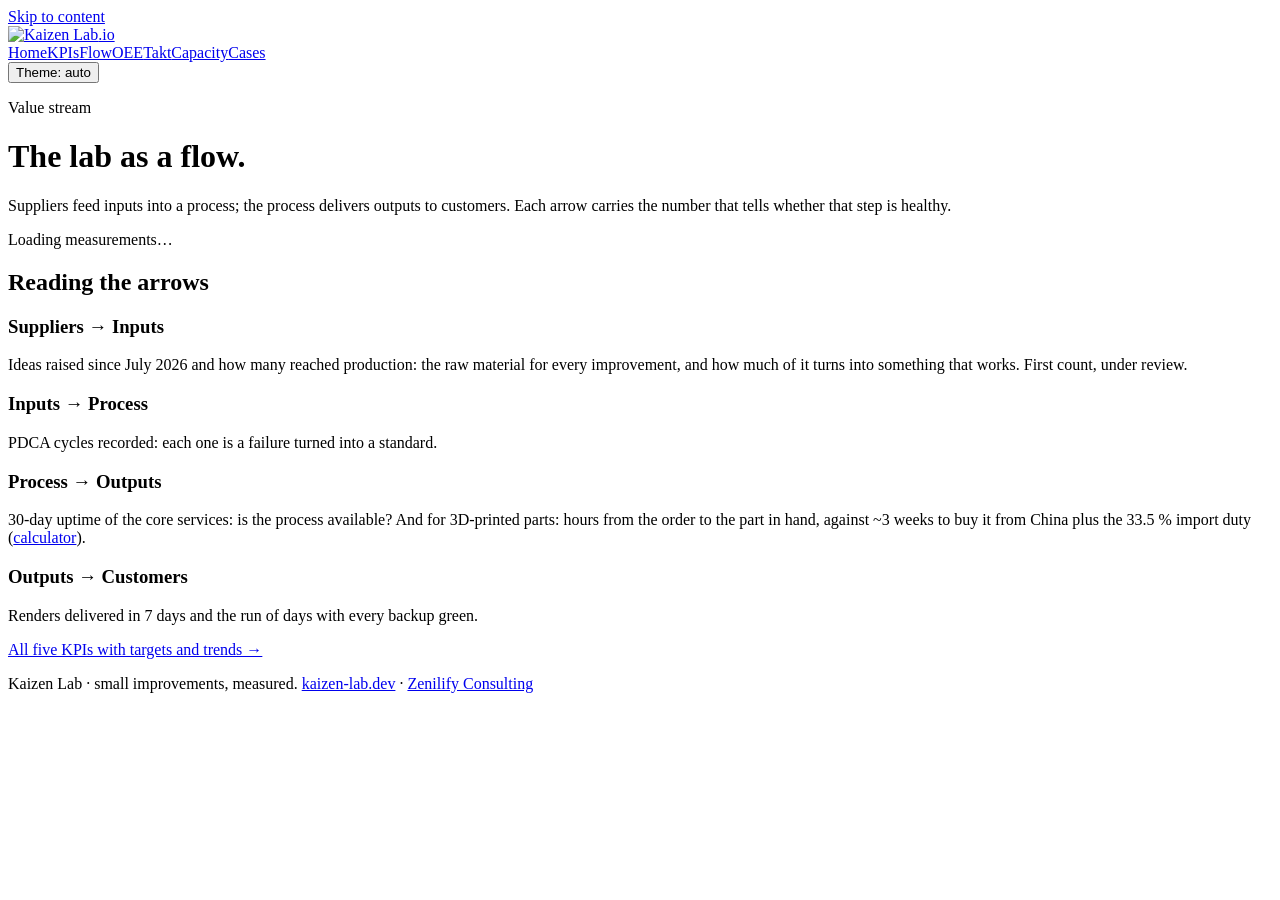
==== site/flow/index.html @ 3bfd37c6 "kaizen-lab.io: initial public release" ====
<!doctype html>
<html lang="en">
<head>
<meta charset="utf-8">
<meta name="viewport" content="width=device-width, initial-scale=1">
<title>Kaizen Lab Flow</title>
<meta name="description" content="Kaizen Lab as a value stream: the SIPOC map of the home lab with a live number on each arrow.">
<meta name="theme-color" content="#0D0D0D">
<link rel="icon" href="/assets/favicon.png" type="image/png">
<link rel="apple-touch-icon" href="/assets/apple-touch-icon.png">
<link rel="stylesheet" href="/assets/style.css?v=20261014a">
<script src="/assets/app.js?v=20261014a"></script>
</head>
<body>
<a class="skip" href="#main">Skip to content</a>
<header class="site-head"><div class="wrap">
  <a class="brand" href="/" aria-label="Kaizen Lab I/O, home"><img src="/assets/logo.png" alt="Kaizen Lab" width="168" height="22"><span class="io">.io</span></a>
  <nav class="main" aria-label="Main">
    <a href="/">Home</a><a href="/kpi/">KPIs</a><a href="/flow/" aria-current="page">Flow</a><a href="/tools/oee/">OEE</a><a href="/tools/takt/">Takt</a><a href="/tools/capacity/">Capacity</a><a href="/cases/bakery/">Cases</a>
  </nav>
  <button class="theme-btn" type="button">Theme: auto</button>
</div></header>

<main id="main" class="wrap">
  <p class="eyebrow">Value stream</p>
  <h1>The lab as a flow.</h1>
  <p class="lede">Suppliers feed inputs into a process; the process delivers outputs to customers. Each arrow carries the number that tells whether that step is healthy.</p>
  <p class="status-line" id="status" aria-live="polite">Loading measurements…</p>
  <div id="sipoc" class="sipoc-wrap"></div>

  <h2>Reading the arrows</h2>
  <div class="grid two">
    <div class="card"><h3>Suppliers → Inputs</h3><p class="note">Ideas raised since July 2026 and how many reached production: the raw material for every improvement, and how much of it turns into something that works. First count, under review.</p></div>
    <div class="card"><h3>Inputs → Process</h3><p class="note">PDCA cycles recorded: each one is a failure turned into a standard.</p></div>
    <div class="card"><h3>Process → Outputs</h3><p class="note">30-day uptime of the core services: is the process available? And for 3D-printed parts: hours from the order to the part in hand, against ~3 weeks to buy it from China plus the 33.5 % import duty (<a href="/tools/make-or-buy/">calculator</a>).</p></div>
    <div class="card"><h3>Outputs → Customers</h3><p class="note">Renders delivered in 7 days and the run of days with every backup green.</p></div>
  </div>
  <p><a href="/kpi/">All five KPIs with targets and trends →</a></p>
</main>

<footer class="site-foot"><div class="wrap">
  <span>Kaizen Lab · small improvements, measured.</span>
  <span><a href="https://kaizen-lab.dev">kaizen-lab.dev</a> · <a href="https://zenilify-consulting.com">Zenilify Consulting</a></span>
</div></footer>
<script src="/assets/sipoc.js?v=20261014a"></script>
<script>
document.addEventListener('DOMContentLoaded', function () {
  var box = document.getElementById('sipoc');
  KL.sipoc(box, null);
  Promise.all([KL.loadMetrics(), KL.getJSON('/data/ideas.json').catch(function () { return {}; })]).then(function (a) {
    var res = a[0];
    KL.statusLine(document.getElementById('status'), res);
    if (res.data) KL.sipoc(box, res.data, a[1]);
  });
});
</script>
</body>
</html>
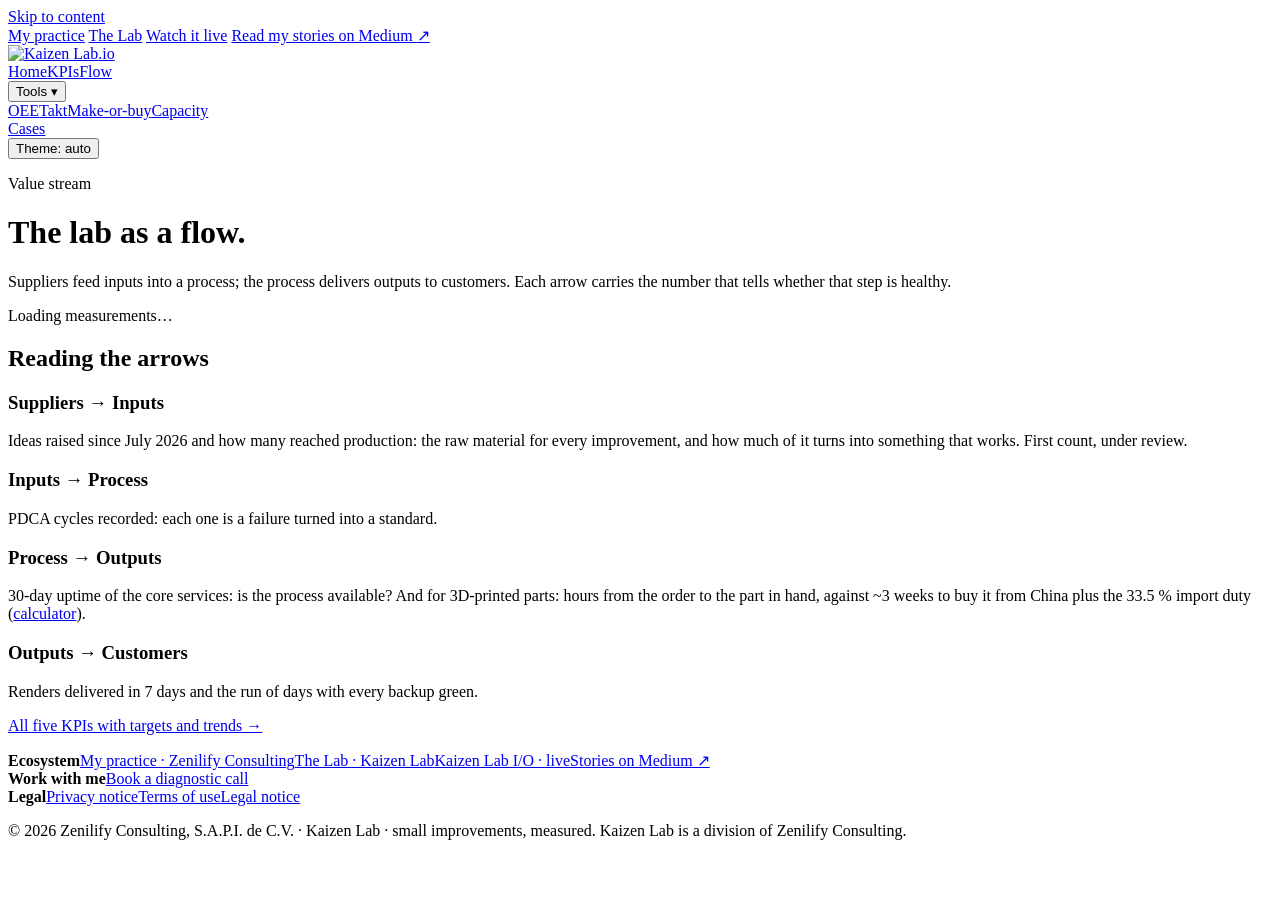
==== commit f5fff7ae: "feat: ecosystem switcher, SEO metadata, Tools menu, ES toggle for KPI labels - shared ecosystem swit" ====
--- a/site/flow/index.html
+++ b/site/flow/index.html
@@ -3,20 +3,41 @@
 <head>
 <meta charset="utf-8">
 <meta name="viewport" content="width=device-width, initial-scale=1">
-<title>Kaizen Lab Flow</title>
+<title>Flow · Kaizen Lab I/O</title>
 <meta name="description" content="Kaizen Lab as a value stream: the SIPOC map of the home lab with a live number on each arrow.">
+<link rel="canonical" href="https://kaizen-lab.io/flow/">
+<meta property="og:type" content="website">
+<meta property="og:site_name" content="Kaizen Lab I/O">
+<meta property="og:locale" content="en_US">
+<meta property="og:title" content="Flow · Kaizen Lab I/O">
+<meta property="og:description" content="Kaizen Lab as a value stream: the SIPOC map of the home lab with a live number on each arrow.">
+<meta property="og:url" content="https://kaizen-lab.io/flow/">
+<meta property="og:image" content="https://kaizen-lab.io/assets/og-image.png">
+<meta property="og:image:width" content="1200">
+<meta property="og:image:height" content="630">
+<meta property="og:image:alt" content="Kaizen Lab I/O: a home lab run like a production line">
+<meta name="twitter:card" content="summary_large_image">
+<meta name="twitter:title" content="Flow · Kaizen Lab I/O">
+<meta name="twitter:description" content="Kaizen Lab as a value stream: the SIPOC map of the home lab with a live number on each arrow.">
+<meta name="twitter:image" content="https://kaizen-lab.io/assets/og-image.png">
 <meta name="theme-color" content="#0D0D0D">
 <link rel="icon" href="/assets/favicon.png" type="image/png">
 <link rel="apple-touch-icon" href="/assets/apple-touch-icon.png">
-<link rel="stylesheet" href="/assets/style.css?v=20261014a">
-<script src="/assets/app.js?v=20261014a"></script>
+<link rel="stylesheet" href="/assets/style.css?v=20261016a">
+<script src="/assets/app.js?v=20261016a"></script>
 </head>
 <body>
 <a class="skip" href="#main">Skip to content</a>
+<nav class="zx" aria-label="Zenilify ecosystem"><div class="zx-in">
+  <a href="https://zenilify-consulting.com/en/"><i style="--c:#F6A23A"></i>My practice</a>
+  <a href="https://kaizen-lab.dev/"><i style="--c:#6A4FA3"></i>The Lab</a>
+  <a href="https://kaizen-lab.io/" aria-current="page"><i class="live" style="--c:#1F9D55"></i>Watch it live</a>
+  <a class="zx-ext" href="https://zenilify.medium.com" target="_blank" rel="noopener">Read my stories on Medium <span aria-hidden="true">↗</span></a>
+</div></nav>
 <header class="site-head"><div class="wrap">
   <a class="brand" href="/" aria-label="Kaizen Lab I/O, home"><img src="/assets/logo.png" alt="Kaizen Lab" width="168" height="22"><span class="io">.io</span></a>
   <nav class="main" aria-label="Main">
-    <a href="/">Home</a><a href="/kpi/">KPIs</a><a href="/flow/" aria-current="page">Flow</a><a href="/tools/oee/">OEE</a><a href="/tools/takt/">Takt</a><a href="/tools/capacity/">Capacity</a><a href="/cases/bakery/">Cases</a>
+    <a href="/">Home</a><a href="/kpi/">KPIs</a><a href="/flow/" aria-current="page">Flow</a><div class="nav-dd"><button type="button" class="nav-dd-btn" aria-expanded="false" aria-controls="tools-menu">Tools <span aria-hidden="true">▾</span></button><div class="nav-dd-menu" id="tools-menu"><a href="/tools/oee/">OEE</a><a href="/tools/takt/">Takt</a><a href="/tools/make-or-buy/">Make-or-buy</a><a href="/tools/capacity/">Capacity</a></div></div><a href="/cases/bakery/">Cases</a>
   </nav>
   <button class="theme-btn" type="button">Theme: auto</button>
 </div></header>
@@ -38,11 +59,13 @@
   <p><a href="/kpi/">All five KPIs with targets and trends →</a></p>
 </main>
 
-<footer class="site-foot"><div class="wrap">
-  <span>Kaizen Lab · small improvements, measured.</span>
-  <span><a href="https://kaizen-lab.dev">kaizen-lab.dev</a> · <a href="https://zenilify-consulting.com">Zenilify Consulting</a></span>
+<footer class="zf"><div class="zf-in">
+  <div><b>Ecosystem</b><a href="https://zenilify-consulting.com/en/">My practice · Zenilify Consulting</a><a href="https://kaizen-lab.dev/">The Lab · Kaizen Lab</a><a href="https://kaizen-lab.io/" aria-current="page">Kaizen Lab I/O · live</a><a href="https://zenilify.medium.com" target="_blank" rel="noopener">Stories on Medium ↗</a></div>
+  <div><b>Work with me</b><a href="https://zenilify-consulting.com/en/#contact">Book a diagnostic call</a></div>
+  <div><b>Legal</b><a href="https://zenilify-consulting.com/en/privacy/">Privacy notice</a><a href="https://zenilify-consulting.com/en/terms/">Terms of use</a><a href="https://zenilify-consulting.com/en/legal/">Legal notice</a></div>
+  <p class="zf-legal">© 2026 Zenilify Consulting, S.A.P.I. de C.V. · Kaizen Lab · small improvements, measured. Kaizen Lab is a division of Zenilify Consulting.</p>
 </div></footer>
-<script src="/assets/sipoc.js?v=20261014a"></script>
+<script src="/assets/sipoc.js?v=20261016a"></script>
 <script>
 document.addEventListener('DOMContentLoaded', function () {
   var box = document.getElementById('sipoc');
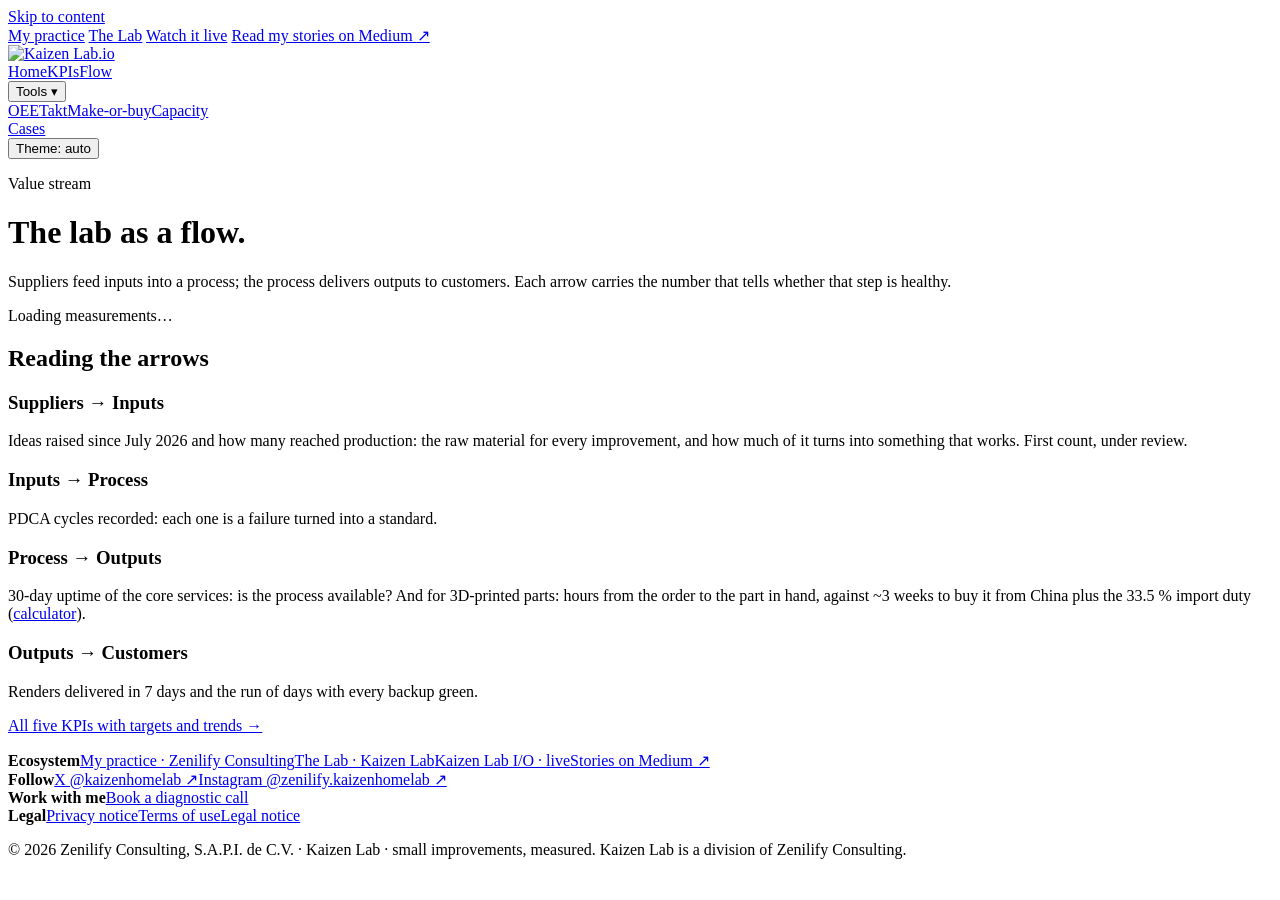
==== commit cfdae0b3: "feat: footer socials, wrapping switcher at phone width, TC002 story links, "Why it matters" idea-man" ====
--- a/site/flow/index.html
+++ b/site/flow/index.html
@@ -23,8 +23,8 @@
 <meta name="theme-color" content="#0D0D0D">
 <link rel="icon" href="/assets/favicon.png" type="image/png">
 <link rel="apple-touch-icon" href="/assets/apple-touch-icon.png">
-<link rel="stylesheet" href="/assets/style.css?v=20261016a">
-<script src="/assets/app.js?v=20261016a"></script>
+<link rel="stylesheet" href="/assets/style.css?v=20261017a">
+<script src="/assets/app.js?v=20261017a"></script>
 </head>
 <body>
 <a class="skip" href="#main">Skip to content</a>
@@ -61,11 +61,12 @@
 
 <footer class="zf"><div class="zf-in">
   <div><b>Ecosystem</b><a href="https://zenilify-consulting.com/en/">My practice · Zenilify Consulting</a><a href="https://kaizen-lab.dev/">The Lab · Kaizen Lab</a><a href="https://kaizen-lab.io/" aria-current="page">Kaizen Lab I/O · live</a><a href="https://zenilify.medium.com" target="_blank" rel="noopener">Stories on Medium ↗</a></div>
+  <div><b>Follow</b><a href="https://x.com/kaizenhomelab" target="_blank" rel="me noopener" aria-label="Kaizen Lab on X, @kaizenhomelab (opens in a new tab)">X @kaizenhomelab ↗</a><a href="https://www.instagram.com/zenilify.kaizenhomelab/" target="_blank" rel="me noopener" aria-label="Kaizen Lab on Instagram, @zenilify.kaizenhomelab (opens in a new tab)">Instagram @zenilify.kaizenhomelab ↗</a></div>
   <div><b>Work with me</b><a href="https://zenilify-consulting.com/en/#contact">Book a diagnostic call</a></div>
   <div><b>Legal</b><a href="https://zenilify-consulting.com/en/privacy/">Privacy notice</a><a href="https://zenilify-consulting.com/en/terms/">Terms of use</a><a href="https://zenilify-consulting.com/en/legal/">Legal notice</a></div>
   <p class="zf-legal">© 2026 Zenilify Consulting, S.A.P.I. de C.V. · Kaizen Lab · small improvements, measured. Kaizen Lab is a division of Zenilify Consulting.</p>
 </div></footer>
-<script src="/assets/sipoc.js?v=20261016a"></script>
+<script src="/assets/sipoc.js?v=20261017a"></script>
 <script>
 document.addEventListener('DOMContentLoaded', function () {
   var box = document.getElementById('sipoc');
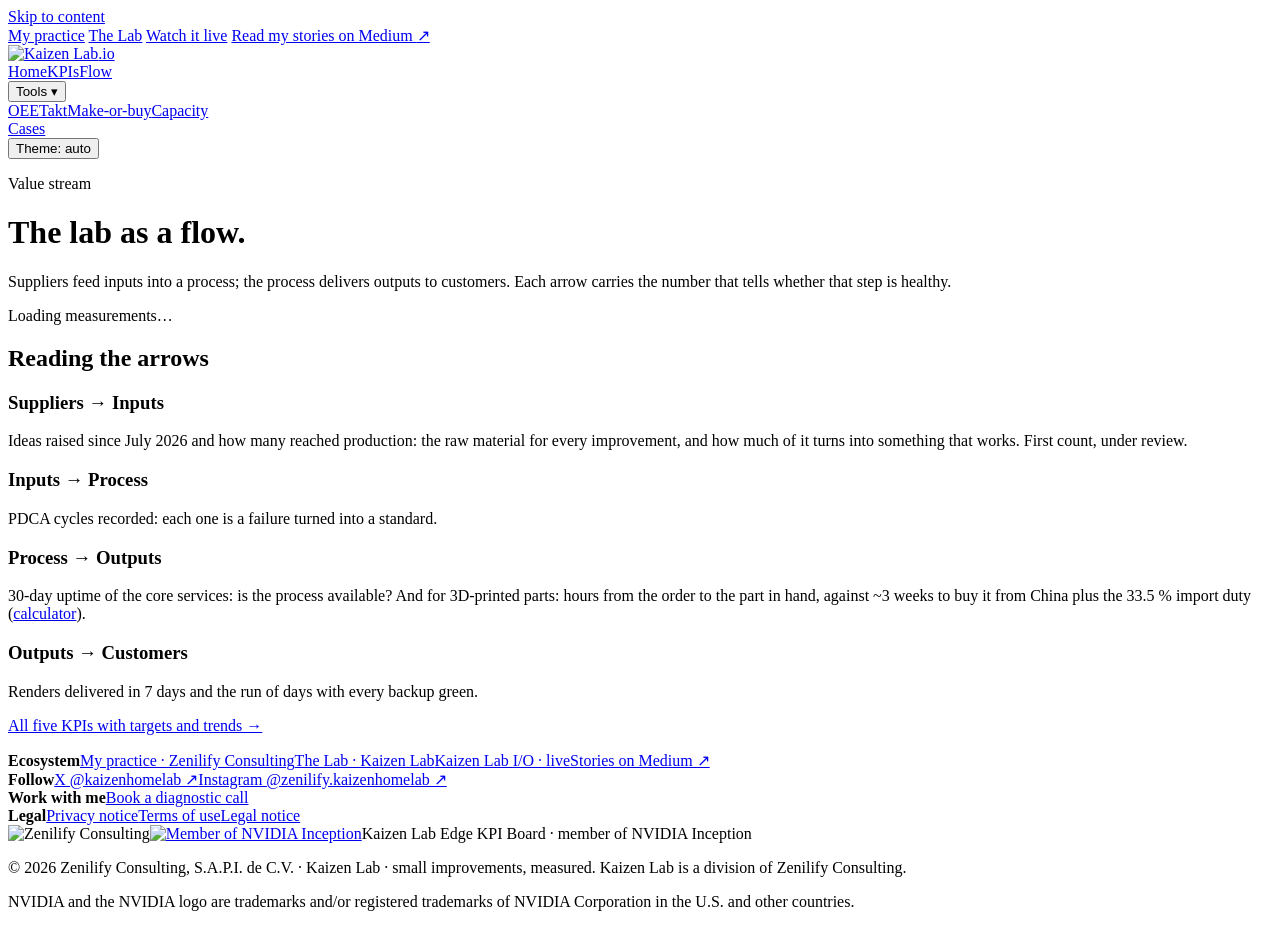
==== commit 58c92057: "kaizen-lab.io: NVIDIA Inception footer row (badge, wording, trademark line) Same row as kaizen-lab.d" ====
--- a/site/flow/index.html
+++ b/site/flow/index.html
@@ -23,7 +23,7 @@
 <meta name="theme-color" content="#0D0D0D">
 <link rel="icon" href="/assets/favicon.png" type="image/png">
 <link rel="apple-touch-icon" href="/assets/apple-touch-icon.png">
-<link rel="stylesheet" href="/assets/style.css?v=20261017a">
+<link rel="stylesheet" href="/assets/style.css?v=20261018a">
 <script src="/assets/app.js?v=20261017a"></script>
 </head>
 <body>
@@ -64,7 +64,9 @@
   <div><b>Follow</b><a href="https://x.com/kaizenhomelab" target="_blank" rel="me noopener" aria-label="Kaizen Lab on X, @kaizenhomelab (opens in a new tab)">X @kaizenhomelab ↗</a><a href="https://www.instagram.com/zenilify.kaizenhomelab/" target="_blank" rel="me noopener" aria-label="Kaizen Lab on Instagram, @zenilify.kaizenhomelab (opens in a new tab)">Instagram @zenilify.kaizenhomelab ↗</a></div>
   <div><b>Work with me</b><a href="https://zenilify-consulting.com/en/#contact">Book a diagnostic call</a></div>
   <div><b>Legal</b><a href="https://zenilify-consulting.com/en/privacy/">Privacy notice</a><a href="https://zenilify-consulting.com/en/terms/">Terms of use</a><a href="https://zenilify-consulting.com/en/legal/">Legal notice</a></div>
+  <div class="zf-partner"><img class="zf-plogo" src="/assets/zenilify-consulting-logo-white-512w.png" alt="Zenilify Consulting" width="512" height="151" loading="lazy"><a class="zf-badge" href="https://www.nvidia.com/en-us/startups/" rel="noopener"><img src="/assets/nvidia-inception-badge.svg" alt="Member of NVIDIA Inception" width="79" height="34" loading="lazy"></a><span>Kaizen Lab Edge KPI Board · member of NVIDIA Inception</span></div>
   <p class="zf-legal">© 2026 Zenilify Consulting, S.A.P.I. de C.V. · Kaizen Lab · small improvements, measured. Kaizen Lab is a division of Zenilify Consulting.</p>
+  <p class="zf-tm">NVIDIA and the NVIDIA logo are trademarks and/or registered trademarks of NVIDIA Corporation in the U.S. and other countries.</p>
 </div></footer>
 <script src="/assets/sipoc.js?v=20261017a"></script>
 <script>
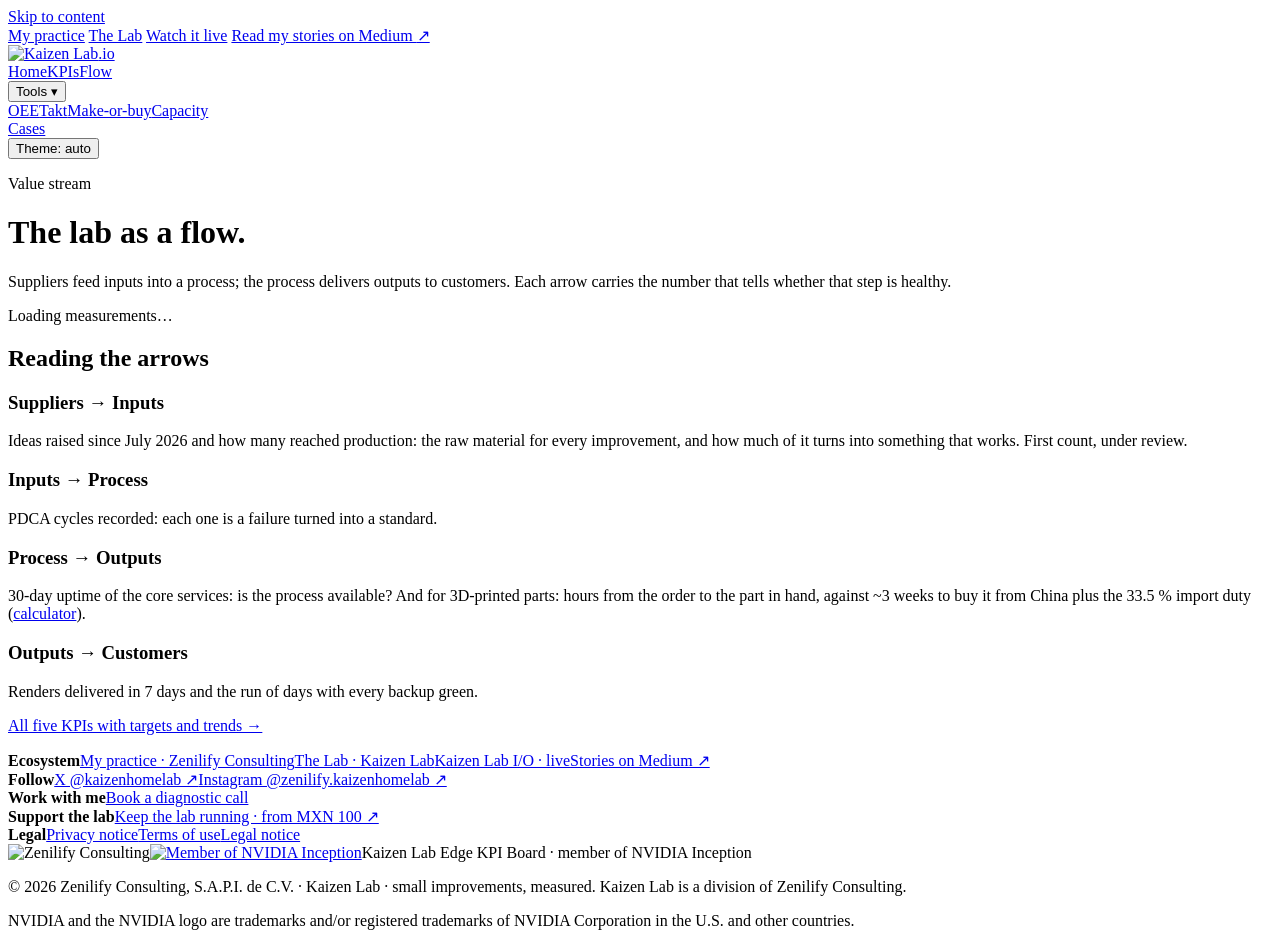
==== commit db7e3988: "kaizen-lab.io: 'Support the lab' footer column + home CTA (Stripe, from MXN 100) Co-Authored-By: Cla" ====
--- a/site/flow/index.html
+++ b/site/flow/index.html
@@ -63,6 +63,7 @@
   <div><b>Ecosystem</b><a href="https://zenilify-consulting.com/en/">My practice · Zenilify Consulting</a><a href="https://kaizen-lab.dev/">The Lab · Kaizen Lab</a><a href="https://kaizen-lab.io/" aria-current="page">Kaizen Lab I/O · live</a><a href="https://zenilify.medium.com" target="_blank" rel="noopener">Stories on Medium ↗</a></div>
   <div><b>Follow</b><a href="https://x.com/kaizenhomelab" target="_blank" rel="me noopener" aria-label="Kaizen Lab on X, @kaizenhomelab (opens in a new tab)">X @kaizenhomelab ↗</a><a href="https://www.instagram.com/zenilify.kaizenhomelab/" target="_blank" rel="me noopener" aria-label="Kaizen Lab on Instagram, @zenilify.kaizenhomelab (opens in a new tab)">Instagram @zenilify.kaizenhomelab ↗</a></div>
   <div><b>Work with me</b><a href="https://zenilify-consulting.com/en/#contact">Book a diagnostic call</a></div>
+  <div><b>Support the lab</b><a href="https://donate.stripe.com/28E28scfy05has890p1RC02" target="_blank" rel="noopener" aria-label="Support the lab with a one-off contribution via Stripe, from MXN 100 (opens in a new tab)">Keep the lab running · from MXN 100 ↗</a></div>
   <div><b>Legal</b><a href="https://zenilify-consulting.com/en/privacy/">Privacy notice</a><a href="https://zenilify-consulting.com/en/terms/">Terms of use</a><a href="https://zenilify-consulting.com/en/legal/">Legal notice</a></div>
   <div class="zf-partner"><img class="zf-plogo" src="/assets/zenilify-consulting-logo-white-512w.png" alt="Zenilify Consulting" width="512" height="151" loading="lazy"><a class="zf-badge" href="https://www.nvidia.com/en-us/startups/" rel="noopener"><img src="/assets/nvidia-inception-badge.svg" alt="Member of NVIDIA Inception" width="79" height="34" loading="lazy"></a><span>Kaizen Lab Edge KPI Board · member of NVIDIA Inception</span></div>
   <p class="zf-legal">© 2026 Zenilify Consulting, S.A.P.I. de C.V. · Kaizen Lab · small improvements, measured. Kaizen Lab is a division of Zenilify Consulting.</p>
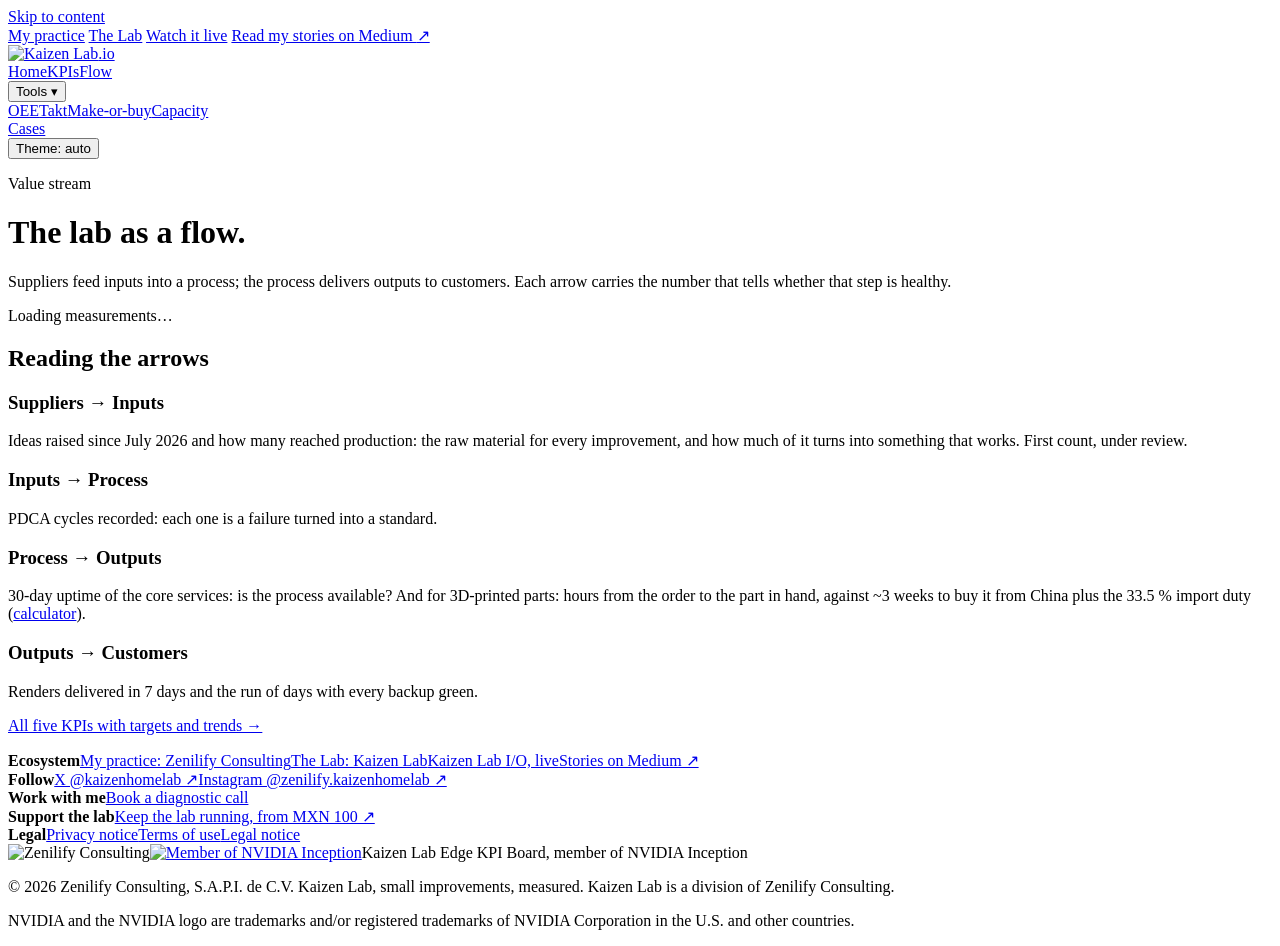
==== commit 40b17dbc: "site: dash and middot sweep (NVIDIA feedback 31 Oct 2026) No em dash, en dash or middot left in any " ====
--- a/site/flow/index.html
+++ b/site/flow/index.html
@@ -3,13 +3,13 @@
 <head>
 <meta charset="utf-8">
 <meta name="viewport" content="width=device-width, initial-scale=1">
-<title>Flow · Kaizen Lab I/O</title>
+<title>Flow | Kaizen Lab I/O</title>
 <meta name="description" content="Kaizen Lab as a value stream: the SIPOC map of the home lab with a live number on each arrow.">
 <link rel="canonical" href="https://kaizen-lab.io/flow/">
 <meta property="og:type" content="website">
 <meta property="og:site_name" content="Kaizen Lab I/O">
 <meta property="og:locale" content="en_US">
-<meta property="og:title" content="Flow · Kaizen Lab I/O">
+<meta property="og:title" content="Flow, Kaizen Lab I/O">
 <meta property="og:description" content="Kaizen Lab as a value stream: the SIPOC map of the home lab with a live number on each arrow.">
 <meta property="og:url" content="https://kaizen-lab.io/flow/">
 <meta property="og:image" content="https://kaizen-lab.io/assets/og-image.png">
@@ -17,7 +17,7 @@
 <meta property="og:image:height" content="630">
 <meta property="og:image:alt" content="Kaizen Lab I/O: a home lab run like a production line">
 <meta name="twitter:card" content="summary_large_image">
-<meta name="twitter:title" content="Flow · Kaizen Lab I/O">
+<meta name="twitter:title" content="Flow, Kaizen Lab I/O">
 <meta name="twitter:description" content="Kaizen Lab as a value stream: the SIPOC map of the home lab with a live number on each arrow.">
 <meta name="twitter:image" content="https://kaizen-lab.io/assets/og-image.png">
 <meta name="theme-color" content="#0D0D0D">
@@ -60,13 +60,13 @@
 </main>
 
 <footer class="zf"><div class="zf-in">
-  <div><b>Ecosystem</b><a href="https://zenilify-consulting.com/en/">My practice · Zenilify Consulting</a><a href="https://kaizen-lab.dev/">The Lab · Kaizen Lab</a><a href="https://kaizen-lab.io/" aria-current="page">Kaizen Lab I/O · live</a><a href="https://zenilify.medium.com" target="_blank" rel="noopener">Stories on Medium ↗</a></div>
+  <div><b>Ecosystem</b><a href="https://zenilify-consulting.com/en/">My practice: Zenilify Consulting</a><a href="https://kaizen-lab.dev/">The Lab: Kaizen Lab</a><a href="https://kaizen-lab.io/" aria-current="page">Kaizen Lab I/O, live</a><a href="https://zenilify.medium.com" target="_blank" rel="noopener">Stories on Medium ↗</a></div>
   <div><b>Follow</b><a href="https://x.com/kaizenhomelab" target="_blank" rel="me noopener" aria-label="Kaizen Lab on X, @kaizenhomelab (opens in a new tab)">X @kaizenhomelab ↗</a><a href="https://www.instagram.com/zenilify.kaizenhomelab/" target="_blank" rel="me noopener" aria-label="Kaizen Lab on Instagram, @zenilify.kaizenhomelab (opens in a new tab)">Instagram @zenilify.kaizenhomelab ↗</a></div>
   <div><b>Work with me</b><a href="https://zenilify-consulting.com/en/#contact">Book a diagnostic call</a></div>
-  <div><b>Support the lab</b><a href="https://donate.stripe.com/28E28scfy05has890p1RC02" target="_blank" rel="noopener" aria-label="Support the lab with a one-off contribution via Stripe, from MXN 100 (opens in a new tab)">Keep the lab running · from MXN 100 ↗</a></div>
+  <div><b>Support the lab</b><a href="https://donate.stripe.com/28E28scfy05has890p1RC02" target="_blank" rel="noopener" aria-label="Support the lab with a one-off contribution via Stripe, from MXN 100 (opens in a new tab)">Keep the lab running, from MXN 100 ↗</a></div>
   <div><b>Legal</b><a href="https://zenilify-consulting.com/en/privacy/">Privacy notice</a><a href="https://zenilify-consulting.com/en/terms/">Terms of use</a><a href="https://zenilify-consulting.com/en/legal/">Legal notice</a></div>
-  <div class="zf-partner"><img class="zf-plogo" src="/assets/zenilify-consulting-logo-white-512w.png" alt="Zenilify Consulting" width="512" height="151" loading="lazy"><a class="zf-badge" href="https://www.nvidia.com/en-us/startups/" rel="noopener"><img src="/assets/nvidia-inception-badge.svg" alt="Member of NVIDIA Inception" width="79" height="34" loading="lazy"></a><span>Kaizen Lab Edge KPI Board · member of NVIDIA Inception</span></div>
-  <p class="zf-legal">© 2026 Zenilify Consulting, S.A.P.I. de C.V. · Kaizen Lab · small improvements, measured. Kaizen Lab is a division of Zenilify Consulting.</p>
+  <div class="zf-partner"><img class="zf-plogo" src="/assets/zenilify-consulting-logo-white-512w.png" alt="Zenilify Consulting" width="512" height="151" loading="lazy"><a class="zf-badge" href="https://www.nvidia.com/en-us/startups/" rel="noopener"><img src="/assets/nvidia-inception-badge.svg" alt="Member of NVIDIA Inception" width="79" height="34" loading="lazy"></a><span>Kaizen Lab Edge KPI Board, member of NVIDIA Inception</span></div>
+  <p class="zf-legal">© 2026 Zenilify Consulting, S.A.P.I. de C.V. Kaizen Lab, small improvements, measured. Kaizen Lab is a division of Zenilify Consulting.</p>
   <p class="zf-tm">NVIDIA and the NVIDIA logo are trademarks and/or registered trademarks of NVIDIA Corporation in the U.S. and other countries.</p>
 </div></footer>
 <script src="/assets/sipoc.js?v=20261017a"></script>
